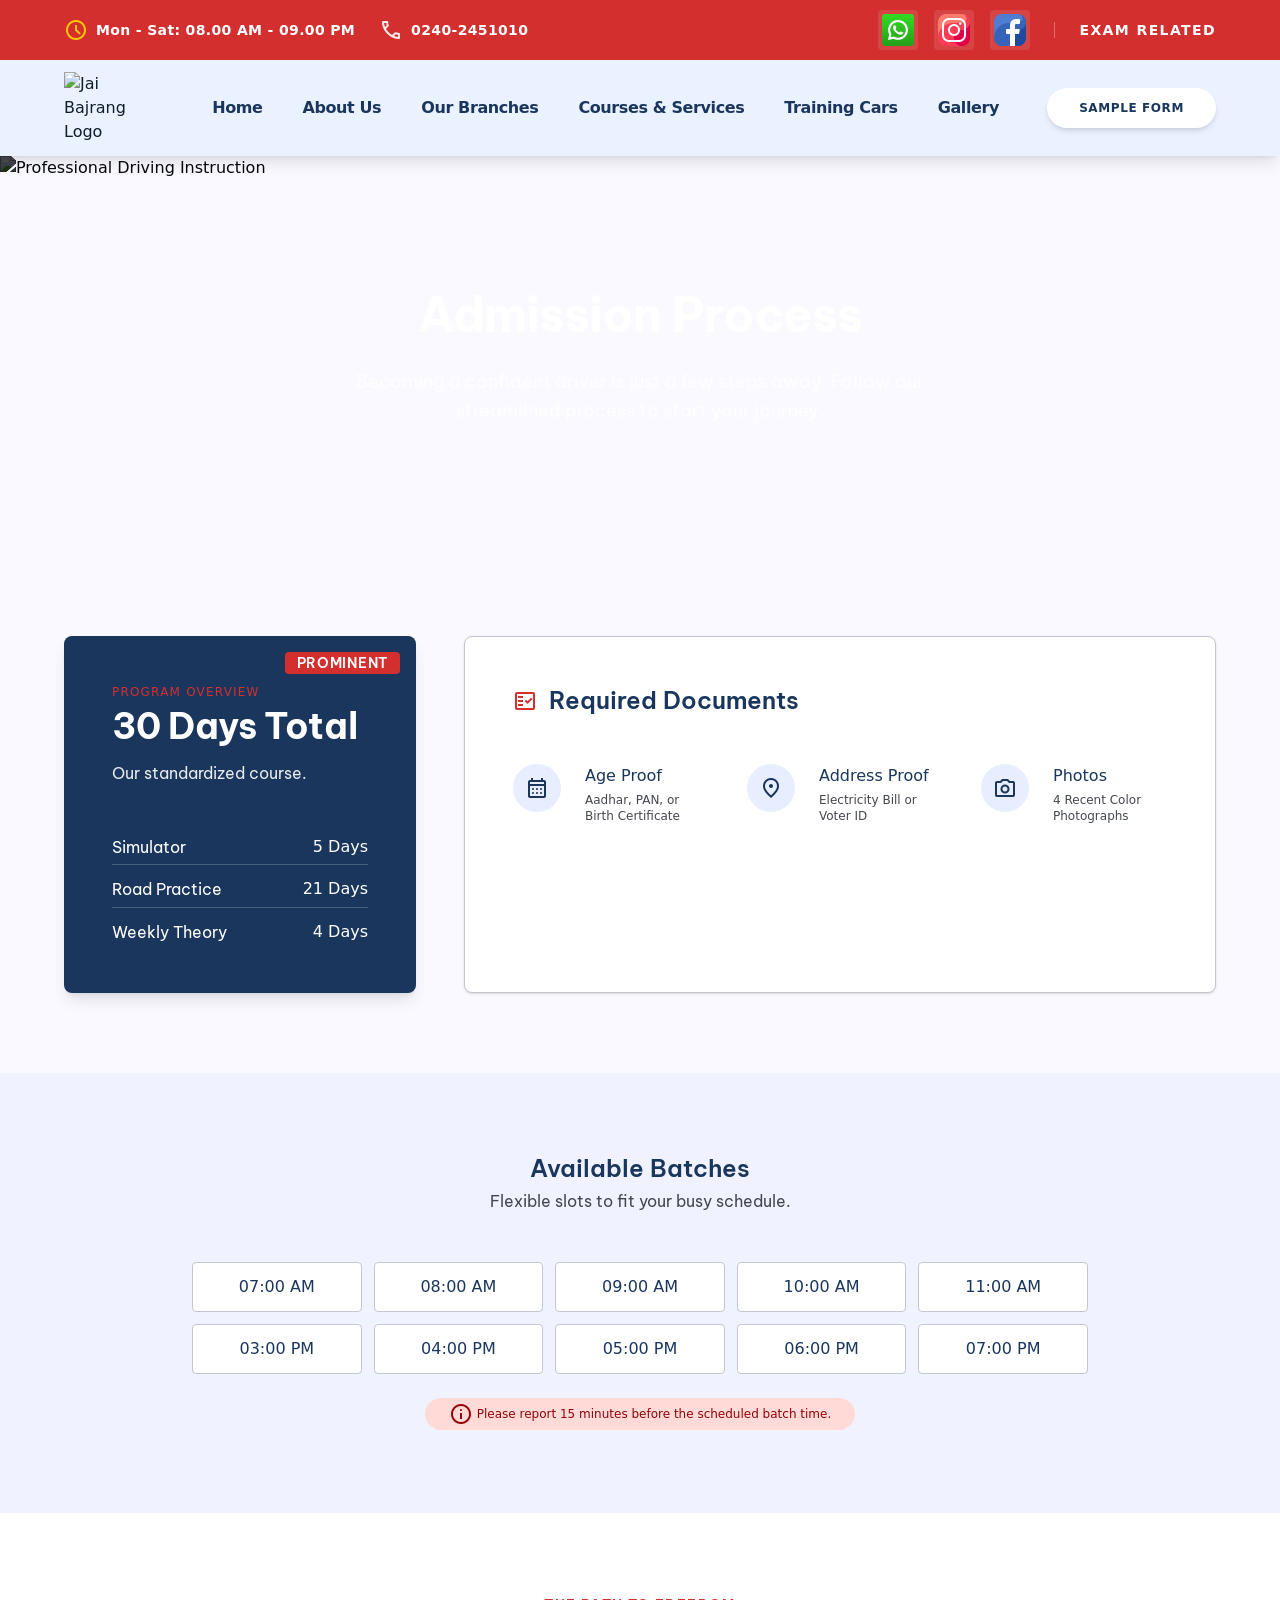
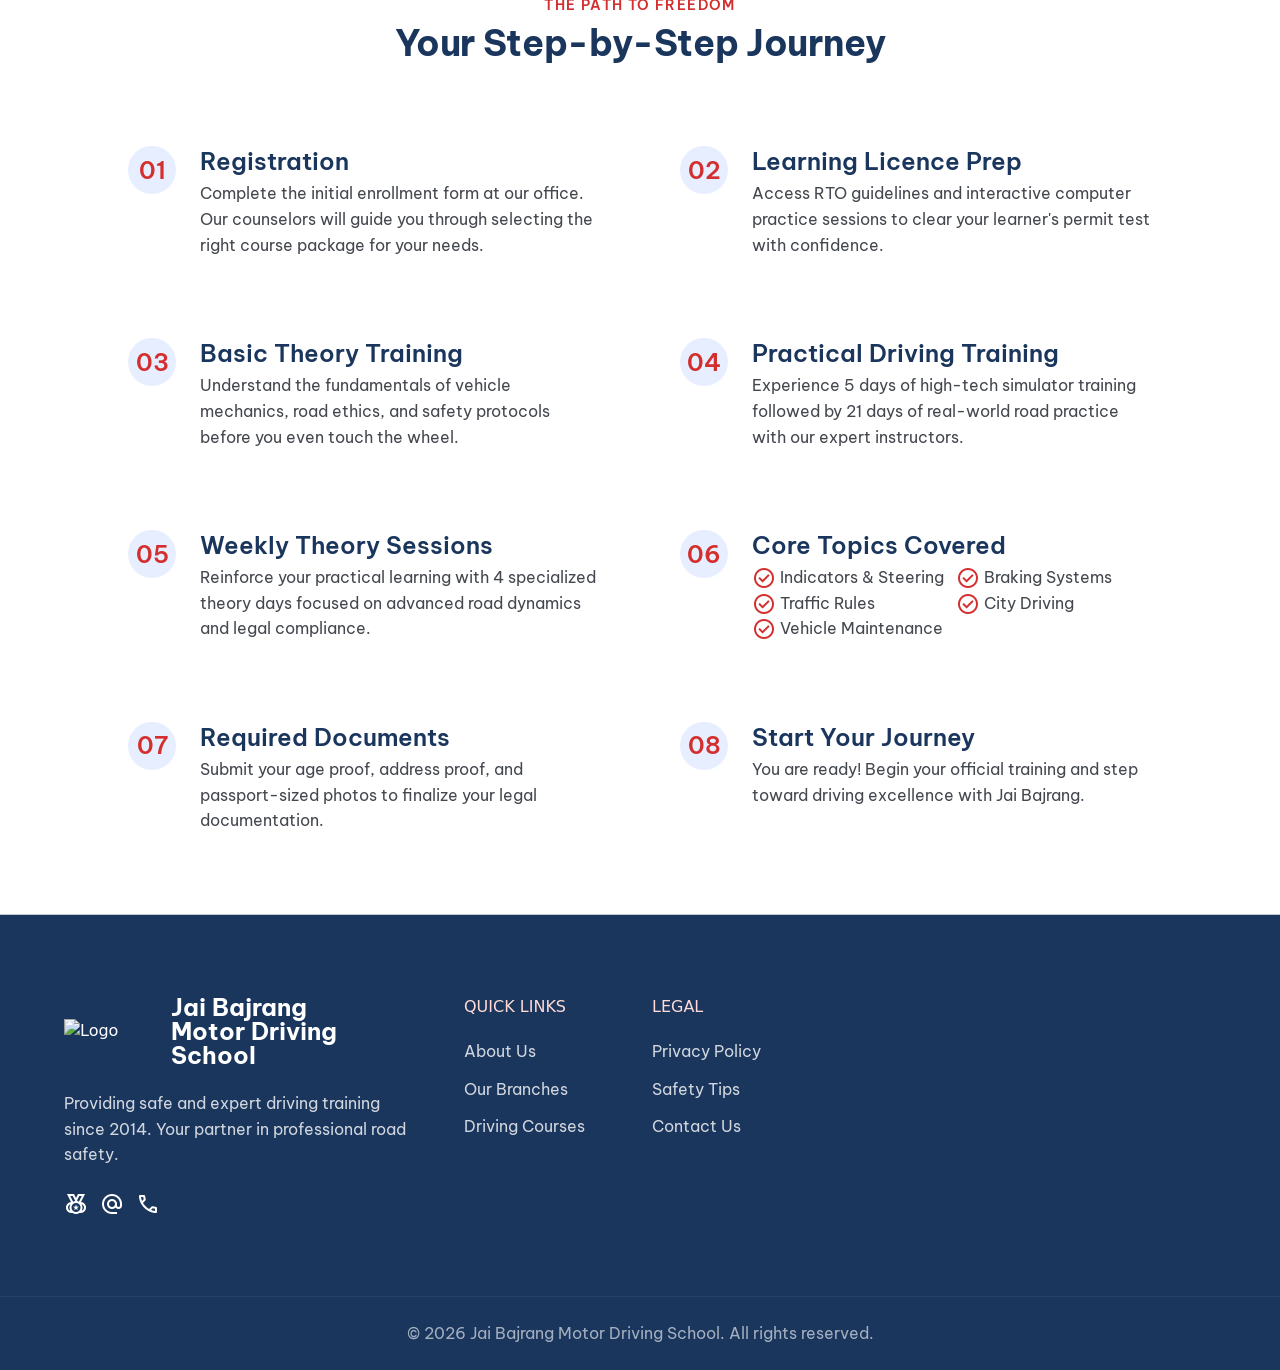
==== admissionProcess.html @ cf5bb621 "first testing first testing" ====
<!doctype html>
<html lang="en">
  <head>
    <meta charset="UTF-8" />
    <meta name="viewport" content="width=device-width, initial-scale=1.0" />
    <title>Admission Process</title>
    <link
      href="https://fonts.googleapis.com/css2?family=Be+Vietnam+Pro:wght@400;600;700&amp;display=swap"
      rel="stylesheet"
    />
    <link
      href="https://fonts.googleapis.com/css2?family=Material+Symbols+Outlined:wght,FILL@100..700,0..1&amp;display=swap"
      rel="stylesheet"
    />
    <link rel="stylesheet" href="./src/output.css" />
  </head>
  <body class="bg-surface text-on-surface">
    <!-- Header section Start -->
    <header class="w-full sticky top-0 z-50 shadow-lg">
      <!-- Top Tier (High-contrast Vibrant Red) -->
      <div class="bg-secondary text-white py-2.5">
        <div
          class="max-w-container-max mx-auto px-gutter flex justify-between items-center"
        >
          <div class="flex items-center gap-6">
            <div class="flex items-center gap-2">
              <span
                class="material-symbols-outlined text-[20px] text-yellow-400"
                >schedule</span
              >
              <span class="text-sm font-semibold tracking-wide"
                >Mon - Sat: 08.00 AM - 09.00 PM</span
              >
            </div>
            <div class="hidden sm:flex items-center gap-2">
              <span class="material-symbols-outlined text-[20px] text-white/90"
                >call</span
              >
              <span class="text-sm font-semibold tracking-wide"
                ><a href="tel:0240-2451010" class="hover:text-primary"
                  >0240-2451010</a
                ></span
              >
            </div>
          </div>
          <div class="flex items-center gap-6">
            <div class="flex items-center gap-4">
              <a
                class="hover:scale-110 transition-transform duration-200 bg-white/10 p-1 rounded-sm"
                href="https://wa.me/message/PB4ZGQDD34LAD1"
                target="_blank"
              >
                <img alt="WhatsApp" class="w-8" src="Icons/whatsapp.png" />
              </a>
              <a
                class="hover:scale-110 transition-transform duration-200 bg-white/10 p-1 rounded-sm"
                href="https://www.instagram.com/_bajrang_motor_driving_school_?igsh=OGQ5ZDc2ODk2ZA=="
                target="_blank"
              >
                <img alt="Instagram" class="w-8" src="Icons/instagram.png" />
              </a>
              <a
                class="hover:scale-110 transition-transform duration-200 bg-white/10 p-1 rounded-sm"
                href="https://www.facebook.com/profile.php?id=100064113516939&mibextid=LQQJ4d"
                target="_blank"
              >
                <img alt="Facebook" class="w-8" src="Icons/facebook.png" />
              </a>
            </div>
            <div class="h-4 w-[1px] bg-white/30 hidden sm:block"></div>
            <a
              class="text-sm font-bold tracking-widest hover:text-yellow-400 transition-colors uppercase border-b border-transparent hover:border-yellow-400"
              href="studyMaterial.html"
              >Exam Related</a
            >
          </div>
        </div>
      </div>
      <!-- Bottom Tier -->
      <div class="bg-brand-light-blue py-3">
        <div
          class="max-w-container-max mx-auto px-gutter flex justify-between items-center"
        >
          <div class="flex items-center">
            <a
              class="block transition-transform hover:scale-105 duration-300"
              href="#"
            >
              <img
                alt="Jai Bajrang Logo"
                class="w-25 object-contain"
                src="https://res.cloudinary.com/dybeyyiam/image/upload/f_auto,q_auto/v1778311738/Logo_iwvyze.png"
              />
            </a>
          </div>
          <nav class="hidden lg:flex items-center gap-10">
            <a
              class="nav-link font-bold text-primary tracking-tight"
              href="index.html#hero-section"
              >Home</a
            >
            <a
              class="nav-link font-bold text-primary tracking-tight"
              href="index.html#about-section"
              >About Us</a
            >
            <a
              class="nav-link font-bold text-primary tracking-tight"
              href="index.html#branch-section"
              >Our Branches</a
            >
            <a
              class="nav-link font-bold text-primary tracking-tight"
              href="index.html#courses-section"
              >Courses & Services</a
            >
            <a
              class="nav-link font-bold text-primary tracking-tight"
              href="index.html#cars-section"
              >Training Cars</a
            >
            <a
              class="nav-link font-bold text-primary tracking-tight"
              href="index.html#gallery-section"
            >
              Gallery</a
            >
          </nav>
          <div class="flex items-center">
            <a
              href="./pdfs/form.pdf"
              target="_blank"
              class="bg-white text-primary px-8 py-3 rounded-full font-bold uppercase text-xs tracking-wider shadow-md hover:bg-primary hover:text-white hover:shadow-lg transition-all duration-300 active:scale-95"
            >
              Sample Form
            </a>
          </div>
        </div>
      </div>
    </header>
    <!-- Header section End -->
    <main>
      <!-- Hero Section Start -->
      <section class="relative h-[400px] flex items-center overflow-hidden">
        <div class="absolute inset-0 z-0">
          <img
            alt="Professional Driving Instruction"
            class="w-full h-full object-cover brightness-[0.3]"
            src="https://res.cloudinary.com/dybeyyiam/image/upload/f_auto,q_auto/v1778311724/eight_fgpyq3.png"
          />
        </div>
        <div
          class="relative z-10 max-w-container-max mx-auto px-gutter w-full text-center"
        >
          <h1 class="font-h1 text-h1 text-on-primary mb-md">
            Admission Process
          </h1>
          <p
            class="text-body-lg text-body-lg text-on-primary opacity-90 max-w-2xl mx-auto"
          >
            Becoming a confident driver is just a few steps away. Follow our
            streamlined process to start your journey.
          </p>
        </div>
      </section>
      <!-- Hero Section End -->

      <!-- document section start -->
      <section class="py-xl bg-surface">
        <div class="max-w-container-max mx-auto px-gutter">
          <div class="grid grid-cols-1 lg:grid-cols-3 gap-lg">
            <!-- Course Duration -->
            <div
              class="bg-primary text-on-primary p-lg rounded-xl shadow-lg relative overflow-hidden flex flex-col justify-center"
            >
              <div
                class="absolute top-4 right-4 bg-secondary text-on-secondary px-sm py-xs rounded font-label-bold text-label-bold"
              >
                PROMINENT
              </div>
              <span
                class="text-secondary font-label-bold uppercase tracking-widest text-xs mb-xs"
                >Program Overview</span
              >
              <h3 class="font-h2 text-h2 mb-sm">30 Days Total</h3>
              <p class="text-body-md text-body-md mb-lg opacity-90">
                Our standardized course.
              </p>
              <div class="space-y-sm">
                <div
                  class="flex justify-between border-b border-white/20 pb-xs"
                >
                  <span class="text-body-md">Simulator</span>
                  <span class="font-label-bold">5 Days</span>
                </div>
                <div
                  class="flex justify-between border-b border-white/20 pb-xs"
                >
                  <span class="text-body-md">Road Practice</span>
                  <span class="font-label-bold">21 Days</span>
                </div>
                <div class="flex justify-between">
                  <span class="text-body-md">Weekly Theory</span>
                  <span class="font-label-bold">4 Days</span>
                </div>
              </div>
            </div>
            <!-- Document Checklist -->
            <div
              class="bg-white p-lg rounded-xl border border-outline-variant shadow-sm lg:col-span-2"
            >
              <div class="flex items-center gap-sm mb-lg">
                <span class="material-symbols-outlined text-secondary"
                  >fact_check</span
                >
                <h3 class="font-h3 text-h3 text-primary">Required Documents</h3>
              </div>
              <div class="grid grid-cols-1 sm:grid-cols-3 gap-lg">
                <div class="flex items-start gap-md">
                  <div
                    class="w-12 h-12 rounded-full bg-surface-container flex items-center justify-center flex-shrink-0"
                  >
                    <span class="material-symbols-outlined text-primary"
                      >calendar_month</span
                    >
                  </div>
                  <div>
                    <h4 class="font-label-bold text-primary">Age Proof</h4>
                    <p class="text-xs text-on-surface-variant mt-xs">
                      Aadhar, PAN, or Birth Certificate
                    </p>
                  </div>
                </div>
                <div class="flex items-start gap-md">
                  <div
                    class="w-12 h-12 rounded-full bg-surface-container flex items-center justify-center flex-shrink-0"
                  >
                    <span class="material-symbols-outlined text-primary"
                      >location_on</span
                    >
                  </div>
                  <div>
                    <h4 class="font-label-bold text-primary">Address Proof</h4>
                    <p class="text-xs text-on-surface-variant mt-xs">
                      Electricity Bill or Voter ID
                    </p>
                  </div>
                </div>
                <div class="flex items-start gap-md">
                  <div
                    class="w-12 h-12 rounded-full bg-surface-container flex items-center justify-center flex-shrink-0"
                  >
                    <span class="material-symbols-outlined text-primary"
                      >photo_camera</span
                    >
                  </div>
                  <div>
                    <h4 class="font-label-bold text-primary">Photos</h4>
                    <p class="text-xs text-on-surface-variant mt-xs">
                      4 Recent Color Photographs
                    </p>
                  </div>
                </div>
              </div>
            </div>
          </div>
        </div>
      </section>
      <!-- document section end -->

      <!-- batches section start -->
      <section class="py-xl bg-surface-container-low">
        <div class="max-w-container-max mx-auto px-gutter">
          <div class="max-w-3xl mx-auto text-center mb-lg">
            <h3 class="font-h3 text-h3 text-primary mb-xs">
              Available Batches
            </h3>
            <p class="text-body-md text-on-surface-variant">
              Flexible slots to fit your busy schedule.
            </p>
          </div>
          <div class="grid grid-cols-2 sm:grid-cols-5 gap-sm max-w-4xl mx-auto">
            <div
              class="bg-white p-sm rounded border border-outline-variant text-center font-label-bold text-primary"
            >
              07:00 AM
            </div>
            <div
              class="bg-white p-sm rounded border border-outline-variant text-center font-label-bold text-primary"
            >
              08:00 AM
            </div>
            <div
              class="bg-white p-sm rounded border border-outline-variant text-center font-label-bold text-primary"
            >
              09:00 AM
            </div>
            <div
              class="bg-white p-sm rounded border border-outline-variant text-center font-label-bold text-primary"
            >
              10:00 AM
            </div>
            <div
              class="bg-white p-sm rounded border border-outline-variant text-center font-label-bold text-primary"
            >
              11:00 AM
            </div>
            <div
              class="bg-white p-sm rounded border border-outline-variant text-center font-label-bold text-primary"
            >
              03:00 PM
            </div>
            <div
              class="bg-white p-sm rounded border border-outline-variant text-center font-label-bold text-primary"
            >
              04:00 PM
            </div>
            <div
              class="bg-white p-sm rounded border border-outline-variant text-center font-label-bold text-primary"
            >
              05:00 PM
            </div>
            <div
              class="bg-white p-sm rounded border border-outline-variant text-center font-label-bold text-primary"
            >
              06:00 PM
            </div>
            <div
              class="bg-white p-sm rounded border border-outline-variant text-center font-label-bold text-primary"
            >
              07:00 PM
            </div>
          </div>
          <div class="mt-md text-center">
            <div
              class="inline-flex items-center gap-xs px-md py-xs bg-error-container text-on-error-container rounded-full text-xs font-label-bold"
            >
              <span class="material-symbols-outlined text-sm">info</span>
              Please report 15 minutes before the scheduled batch time.
            </div>
          </div>
        </div>
      </section>
      <!-- batches section end -->

      <!-- Course Steps section start -->
      <section class="py-xl bg-white">
        <div class="max-w-container-max mx-auto px-gutter">
          <div class="text-center mb-xl">
            <span
              class="text-secondary font-label-bold text-label-bold tracking-widest uppercase"
              >The Path to Freedom</span
            >
            <h2 class="font-h2 text-h2 text-primary mt-xs">
              Your Step-by-Step Journey
            </h2>
          </div>
          <div
            class="grid grid-cols-1 md:grid-cols-2 gap-x-xl gap-y-xl max-w-5xl mx-auto"
          >
            <!-- Step 1 -->
            <div class="flex gap-md group">
              <div
                class="flex-shrink-0 w-12 h-12 bg-surface-container text-secondary rounded-full flex items-center justify-center font-h3 text-h3 transition-colors group-hover:bg-secondary group-hover:text-on-secondary"
              >
                01
              </div>
              <div>
                <h4 class="font-h3 text-h3 text-primary">Registration</h4>
                <p
                  class="text-body-md text-body-md text-on-surface-variant mt-xs"
                >
                  Complete the initial enrollment form at our office. Our
                  counselors will guide you through selecting the right course
                  package for your needs.
                </p>
              </div>
            </div>
            <!-- Step 2 -->
            <div class="flex gap-md group">
              <div
                class="flex-shrink-0 w-12 h-12 bg-surface-container text-secondary rounded-full flex items-center justify-center font-h3 text-h3 transition-colors group-hover:bg-secondary group-hover:text-on-secondary"
              >
                02
              </div>
              <div>
                <h4 class="font-h3 text-h3 text-primary">
                  Learning Licence Prep
                </h4>
                <p
                  class="text-body-md text-body-md text-on-surface-variant mt-xs"
                >
                  Access RTO guidelines and interactive computer practice
                  sessions to clear your learner's permit test with confidence.
                </p>
              </div>
            </div>
            <!-- Step 3 -->
            <div class="flex gap-md group">
              <div
                class="flex-shrink-0 w-12 h-12 bg-surface-container text-secondary rounded-full flex items-center justify-center font-h3 text-h3 transition-colors group-hover:bg-secondary group-hover:text-on-secondary"
              >
                03
              </div>
              <div>
                <h4 class="font-h3 text-h3 text-primary">
                  Basic Theory Training
                </h4>
                <p
                  class="text-body-md text-body-md text-on-surface-variant mt-xs"
                >
                  Understand the fundamentals of vehicle mechanics, road ethics,
                  and safety protocols before you even touch the wheel.
                </p>
              </div>
            </div>
            <!-- Step 4 -->
            <div class="flex gap-md group">
              <div
                class="flex-shrink-0 w-12 h-12 bg-surface-container text-secondary rounded-full flex items-center justify-center font-h3 text-h3 transition-colors group-hover:bg-secondary group-hover:text-on-secondary"
              >
                04
              </div>
              <div>
                <h4 class="font-h3 text-h3 text-primary">
                  Practical Driving Training
                </h4>
                <p
                  class="text-body-md text-body-md text-on-surface-variant mt-xs"
                >
                  Experience 5 days of high-tech simulator training followed by
                  21 days of real-world road practice with our expert
                  instructors.
                </p>
              </div>
            </div>
            <!-- Step 5 -->
            <div class="flex gap-md group">
              <div
                class="flex-shrink-0 w-12 h-12 bg-surface-container text-secondary rounded-full flex items-center justify-center font-h3 text-h3 transition-colors group-hover:bg-secondary group-hover:text-on-secondary"
              >
                05
              </div>
              <div>
                <h4 class="font-h3 text-h3 text-primary">
                  Weekly Theory Sessions
                </h4>
                <p
                  class="text-body-md text-body-md text-on-surface-variant mt-xs"
                >
                  Reinforce your practical learning with 4 specialized theory
                  days focused on advanced road dynamics and legal compliance.
                </p>
              </div>
            </div>
            <!-- Step 6 -->
            <div class="flex gap-md group">
              <div
                class="flex-shrink-0 w-12 h-12 bg-surface-container text-secondary rounded-full flex items-center justify-center font-h3 text-h3 transition-colors group-hover:bg-secondary group-hover:text-on-secondary"
              >
                06
              </div>
              <div>
                <h4 class="font-h3 text-h3 text-primary">
                  Core Topics Covered
                </h4>
                <ul class="grid grid-cols-2 gap-x-sm mt-xs">
                  <li
                    class="flex items-center gap-xs text-body-md text-body-md text-on-surface-variant"
                  >
                    <span
                      class="material-symbols-outlined text-secondary text-sm"
                      >check_circle</span
                    >
                    Indicators &amp; Steering
                  </li>
                  <li
                    class="flex items-center gap-xs text-body-md text-body-md text-on-surface-variant"
                  >
                    <span
                      class="material-symbols-outlined text-secondary text-sm"
                      >check_circle</span
                    >
                    Braking Systems
                  </li>
                  <li
                    class="flex items-center gap-xs text-body-md text-body-md text-on-surface-variant"
                  >
                    <span
                      class="material-symbols-outlined text-secondary text-sm"
                      >check_circle</span
                    >
                    Traffic Rules
                  </li>
                  <li
                    class="flex items-center gap-xs text-body-md text-body-md text-on-surface-variant"
                  >
                    <span
                      class="material-symbols-outlined text-secondary text-sm"
                      >check_circle</span
                    >
                    City Driving
                  </li>
                  <li
                    class="flex items-center gap-xs text-body-md text-body-md text-on-surface-variant"
                  >
                    <span
                      class="material-symbols-outlined text-secondary text-sm"
                      >check_circle</span
                    >
                    Vehicle Maintenance
                  </li>
                </ul>
              </div>
            </div>
            <!-- Step 7 -->
            <div class="flex gap-md group">
              <div
                class="flex-shrink-0 w-12 h-12 bg-surface-container text-secondary rounded-full flex items-center justify-center font-h3 text-h3 transition-colors group-hover:bg-secondary group-hover:text-on-secondary"
              >
                07
              </div>
              <div>
                <h4 class="font-h3 text-h3 text-primary">Required Documents</h4>
                <p
                  class="text-body-md text-body-md text-on-surface-variant mt-xs"
                >
                  Submit your age proof, address proof, and passport-sized
                  photos to finalize your legal documentation.
                </p>
              </div>
            </div>
            <!-- Step 8 -->
            <div class="flex gap-md group">
              <div
                class="flex-shrink-0 w-12 h-12 bg-surface-container text-secondary rounded-full flex items-center justify-center font-h3 text-h3 transition-colors group-hover:bg-secondary group-hover:text-on-secondary"
              >
                08
              </div>
              <div>
                <h4 class="font-h3 text-h3 text-primary">Start Your Journey</h4>
                <p
                  class="text-body-md text-body-md text-on-surface-variant mt-xs"
                >
                  You are ready! Begin your official training and step toward
                  driving excellence with Jai Bajrang.
                </p>
              </div>
            </div>
          </div>
        </div>
      </section>
      <!-- Course Steps section end -->
    </main>

    <!-- Footer section Start -->
    <footer
      class="bg-primary dark:bg-primary-container text-on-primary dark:text-on-primary-container full-width border-t border-outline-variant dark:border-outline"
    >
      <div
        class="grid grid-cols-1 md:grid-cols-3 gap-lg w-full px-gutter py-xl max-w-container-max mx-auto"
      >
        <div>
          <div class="flex items-center gap-sm mb-md">
            <img
              alt="Logo"
              class="w-[100px]"
              src="https://res.cloudinary.com/dybeyyiam/image/upload/f_auto,q_auto/v1778311738/Logo_iwvyze.png"
            />
            <div
              class="font-h3 text-h3 font-bold text-on-primary dark:text-on-primary-container leading-none"
            >
              Jai Bajrang <br />
              Motor Driving School
            </div>
          </div>
          <p class="opacity-80 text-body-md text-body-md mb-md">
            Providing safe and expert driving training since 2014. Your partner
            in professional road safety.
          </p>
          <div class="flex gap-sm">
            <span
              class="material-symbols-outlined cursor-pointer hover:text-secondary-fixed transition-colors"
              >social_leaderboard</span
            >
            <span
              class="material-symbols-outlined cursor-pointer hover:text-secondary-fixed transition-colors"
              >alternate_email</span
            >
            <span
              class="material-symbols-outlined cursor-pointer hover:text-secondary-fixed transition-colors"
              >call</span
            >
          </div>
        </div>
        <div class="grid grid-cols-2 gap-md">
          <div class="flex flex-col gap-sm">
            <span class="font-label-bold text-secondary-fixed mb-base uppercase"
              >Quick Links</span
            >
            <a
              class="text-body-md text-body-md text-on-primary dark:text-on-primary-container opacity-80 hover:opacity-100 hover:text-secondary-fixed-dim transition-all"
              href="#"
              >About Us</a
            >
            <a
              class="text-body-md text-body-md text-on-primary dark:text-on-primary-container opacity-80 hover:opacity-100 hover:text-secondary-fixed-dim transition-all"
              href="#"
              >Our Branches</a
            >
            <a
              class="text-body-md text-body-md text-on-primary dark:text-on-primary-container opacity-80 hover:opacity-100 hover:text-secondary-fixed-dim transition-all"
              href="#"
              >Driving Courses</a
            >
          </div>
          <div class="flex flex-col gap-sm">
            <span class="font-label-bold text-secondary-fixed mb-base uppercase"
              >Legal</span
            >
            <a
              class="text-body-md text-body-md text-on-primary dark:text-on-primary-container opacity-80 hover:opacity-100 hover:text-secondary-fixed-dim transition-all"
              href="#"
              >Privacy Policy</a
            >
            <a
              class="text-body-md text-body-md text-on-primary dark:text-on-primary-container opacity-80 hover:opacity-100 hover:text-secondary-fixed-dim transition-all"
              href="#"
              >Safety Tips</a
            >
            <a
              class="text-body-md text-body-md text-on-primary dark:text-on-primary-container opacity-80 hover:opacity-100 hover:text-secondary-fixed-dim transition-all"
              href="#contact"
              >Contact Us</a
            >
          </div>
        </div>
        <div>
          <!-- <span
            class="font-label-bold text-secondary-fixed mb-md block uppercase"
            >Newsletter</span
          >
          <p class="text-body-md opacity-80 mb-md">
            Subscribe for the latest safety tips.
          </p>
          <div class="flex">
            <input
              class="bg-primary-container border-outline text-white px-md py-sm rounded-l focus:ring-secondary focus:border-secondary w-full"
              placeholder="Email Address"
              type="email"
            />
            <button
              class="bg-secondary text-on-secondary px-md rounded-r hover:brightness-110"
            >
              <span class="material-symbols-outlined">send</span>
            </button>
          </div> -->
          <img
            src="https://res.cloudinary.com/dybeyyiam/image/upload/f_auto,q_auto/v1778311727/card_xxxxcf.jpg"
            alt=""
            class="w-full"
          />
        </div>
      </div>
      <div
        class="w-full border-t border-white/10 py-md text-center opacity-60 text-body-md text-body-md"
      >
        © 2026 Jai Bajrang Motor Driving School. All rights reserved.
      </div>
    </footer>
    <!-- Footer section End -->

    <script src="scripts/script.js"></script>
  </body>
</html>
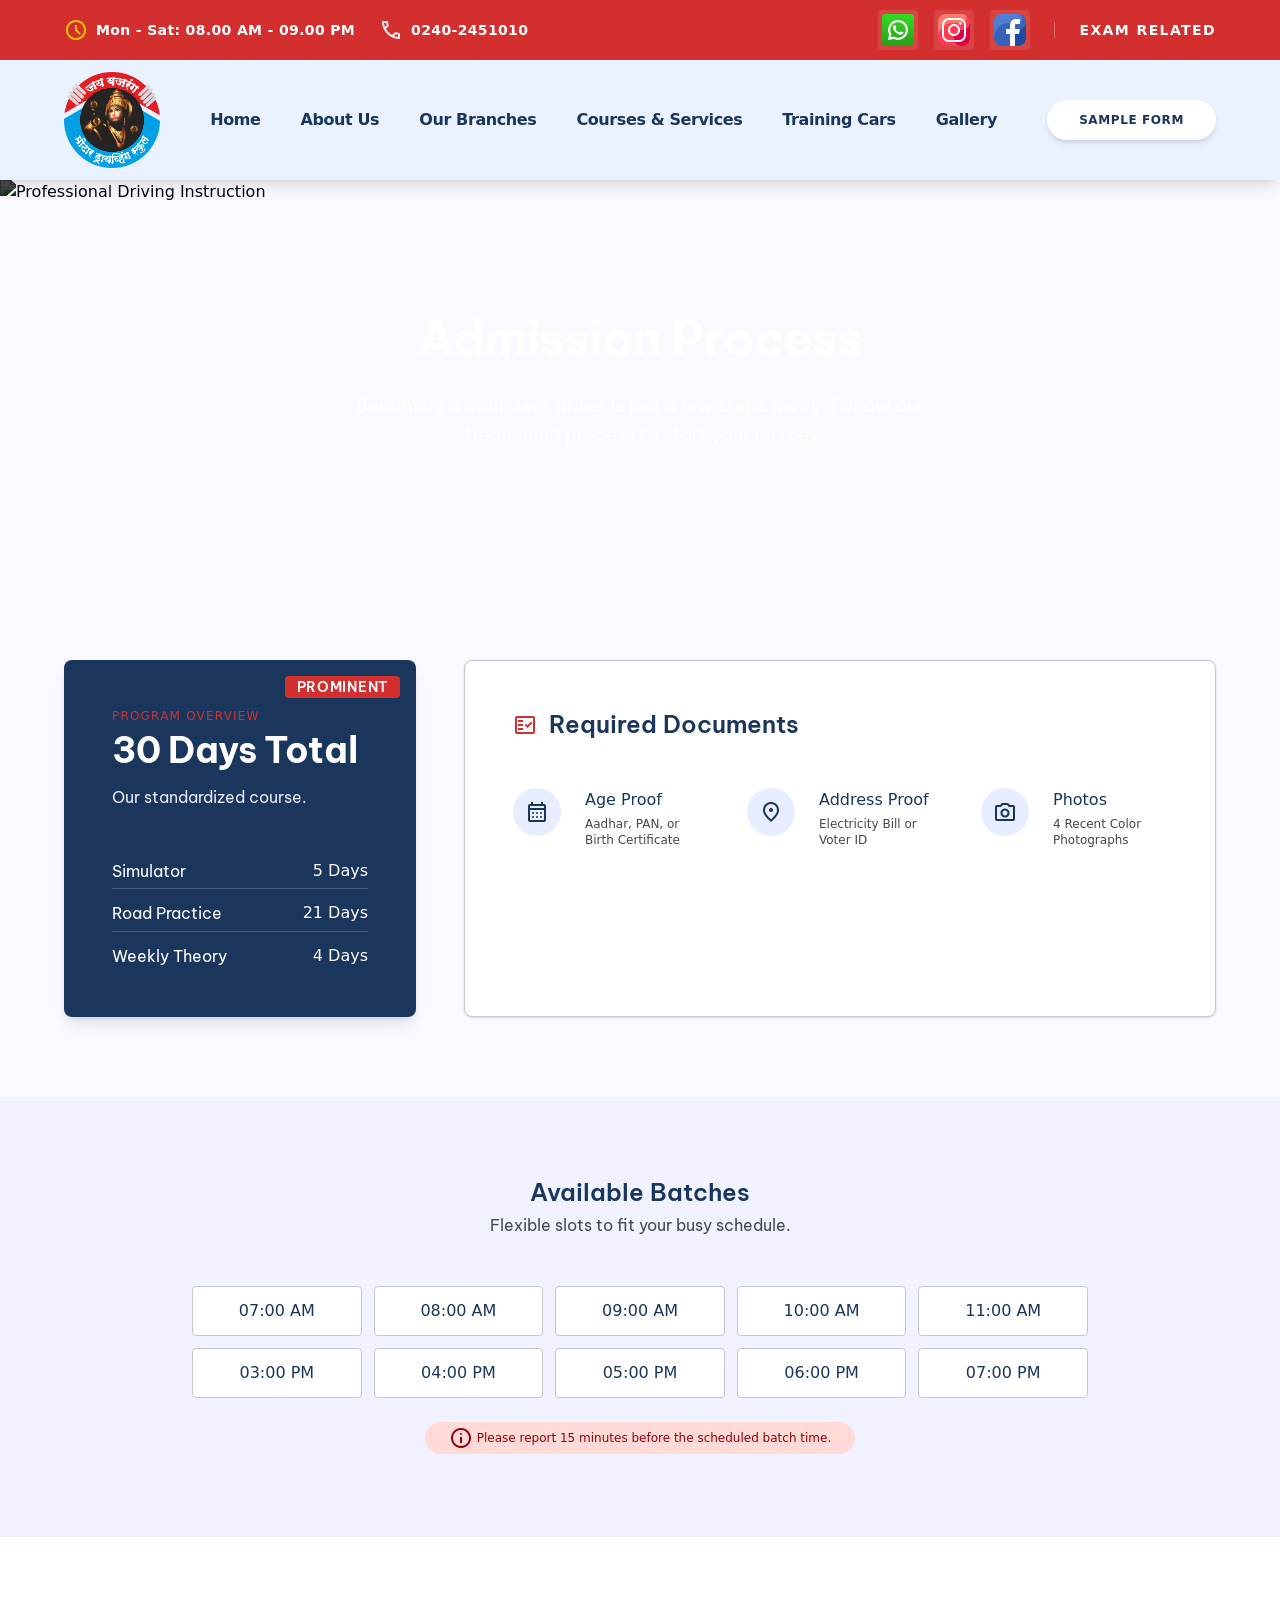
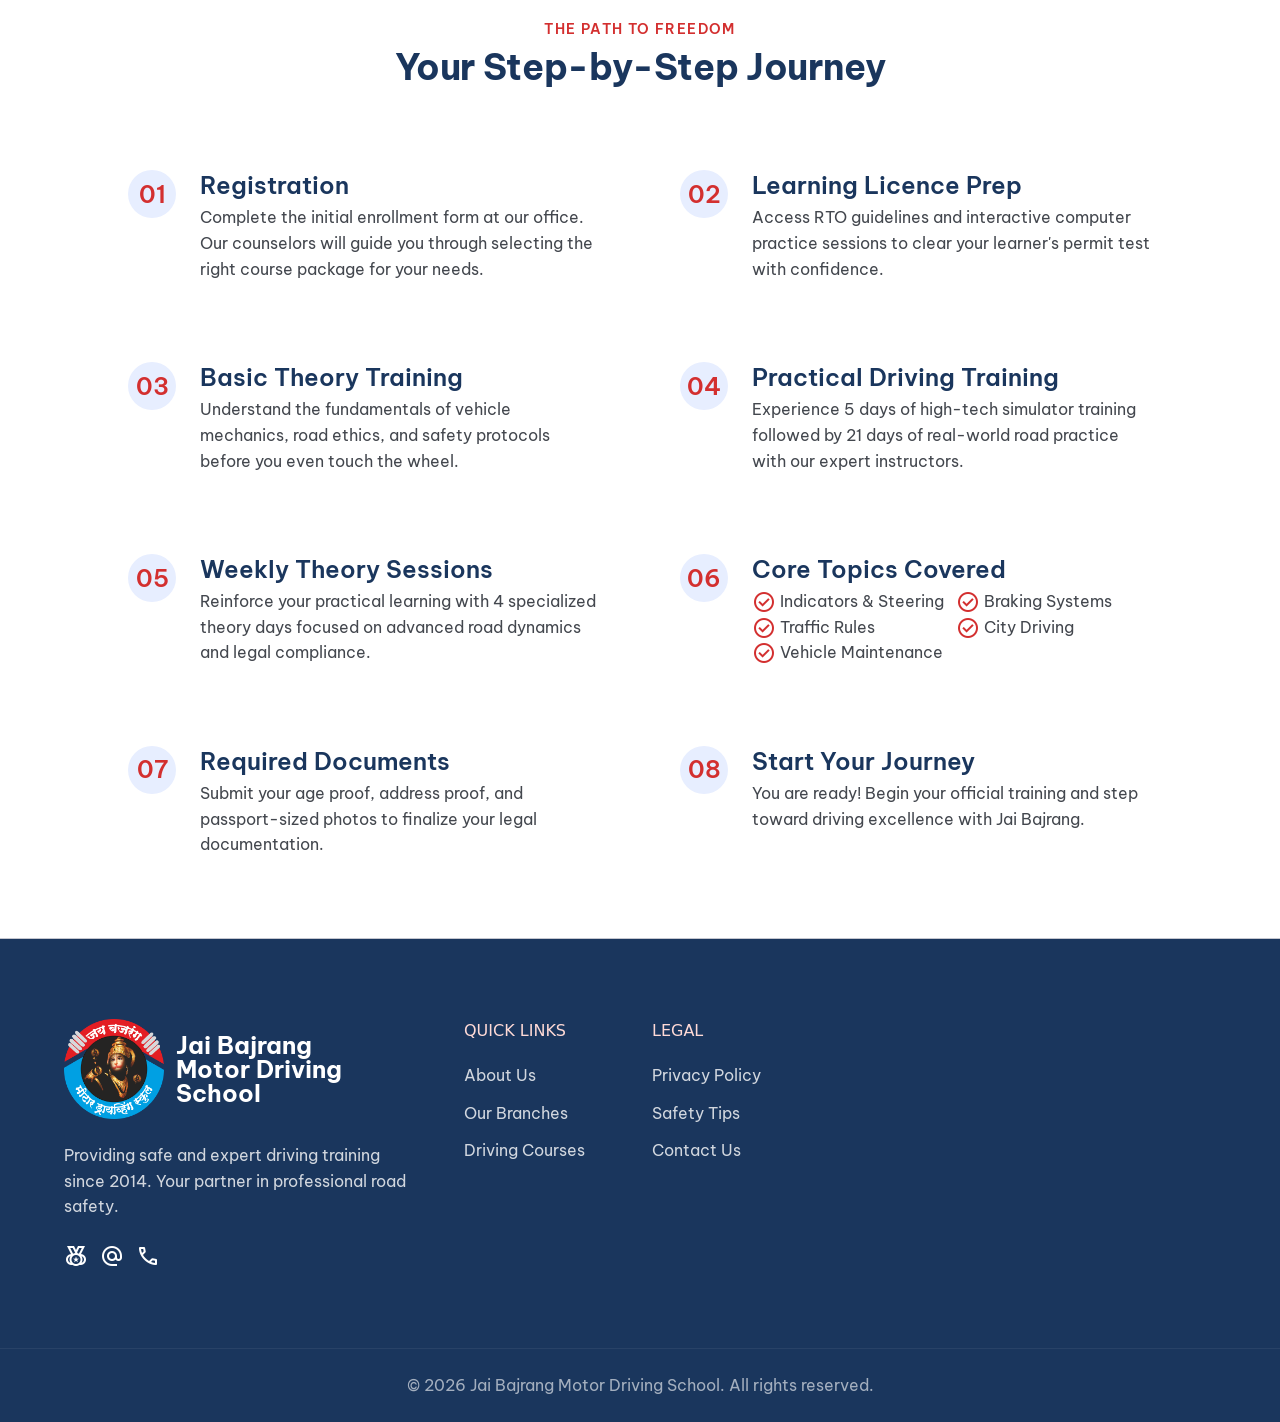
==== commit 3f991fca: "second testing" ====
--- a/admissionProcess.html
+++ b/admissionProcess.html
@@ -1,6 +1,6 @@
 <!doctype html>
 <html lang="en">
-  <head>
+  <!-- <head>
     <meta charset="UTF-8" />
     <meta name="viewport" content="width=device-width, initial-scale=1.0" />
     <title>Admission Process</title>
@@ -13,6 +13,72 @@
       rel="stylesheet"
     />
     <link rel="stylesheet" href="./src/output.css" />
+  </head> -->
+  <head>
+    <meta charset="UTF-8" />
+    <meta name="viewport" content="width=device-width, initial-scale=1.0" />
+
+    <!-- SEO -->
+    <title>Admission Process | Jai Bajrang Motor Driving School</title>
+
+    <meta
+      name="description"
+      content="Learn about the admission process, required documents, batch timings, and driving course structure at Jai Bajrang Motor Driving School in Chhatrapati Sambhajinagar."
+    />
+
+    <meta
+      name="keywords"
+      content="Driving School Aurangabad, Driving School Chhatrapati Sambhajinagar, Admission Process, Driving Classes, Jai Bajrang Motor Driving School"
+    />
+
+    <meta name="author" content="Jai Bajrang Motor Driving School" />
+
+    <!-- Theme Color -->
+    <meta name="theme-color" content="#ffffff" />
+
+    <!-- Font Optimization -->
+    <link rel="preconnect" href="https://fonts.googleapis.com" />
+
+    <link rel="preconnect" href="https://fonts.gstatic.com" crossorigin />
+
+    <!-- Optimized Font Loading -->
+    <link
+      rel="preload"
+      as="style"
+      href="https://fonts.googleapis.com/css2?family=Be+Vietnam+Pro:wght@400;600;700&family=Material+Symbols+Outlined:wght,FILL@100..700,0..1&display=swap"
+      onload="
+        this.onload = null;
+        this.rel = 'stylesheet';
+      "
+    />
+
+    <!-- Fallback for No JavaScript -->
+    <noscript>
+      <link
+        rel="stylesheet"
+        href="https://fonts.googleapis.com/css2?family=Be+Vietnam+Pro:wght@400;600;700&family=Material+Symbols+Outlined:wght,FILL@100..700,0..1&display=swap"
+      />
+    </noscript>
+
+    <!-- Tailwind CSS -->
+    <link rel="stylesheet" href="./src/output.css" />
+
+    <!-- Material Symbols Styling -->
+    <style>
+      html {
+        scroll-behavior: smooth;
+        scroll-padding-top: 120px;
+      }
+
+      .material-symbols-outlined {
+        font-variation-settings:
+          "FILL" 0,
+          "wght" 400,
+          "GRAD" 0,
+          "opsz" 24;
+        vertical-align: middle;
+      }
+    </style>
   </head>
   <body class="bg-surface text-on-surface">
     <!-- Header section Start -->
@@ -88,8 +154,8 @@
             >
               <img
                 alt="Jai Bajrang Logo"
-                class="w-25 object-contain"
-                src="https://res.cloudinary.com/dybeyyiam/image/upload/f_auto,q_auto/v1778311738/Logo_iwvyze.png"
+                class="w-24 object-contain"
+                src="./Icons/Logo.png"
               />
             </a>
           </div>
@@ -562,11 +628,7 @@
       >
         <div>
           <div class="flex items-center gap-sm mb-md">
-            <img
-              alt="Logo"
-              class="w-[100px]"
-              src="https://res.cloudinary.com/dybeyyiam/image/upload/f_auto,q_auto/v1778311738/Logo_iwvyze.png"
-            />
+            <img alt="Logo" class="w-[100px]" src="./Icons/Logo.png" />
             <div
               class="font-h3 text-h3 font-bold text-on-primary dark:text-on-primary-container leading-none"
             >
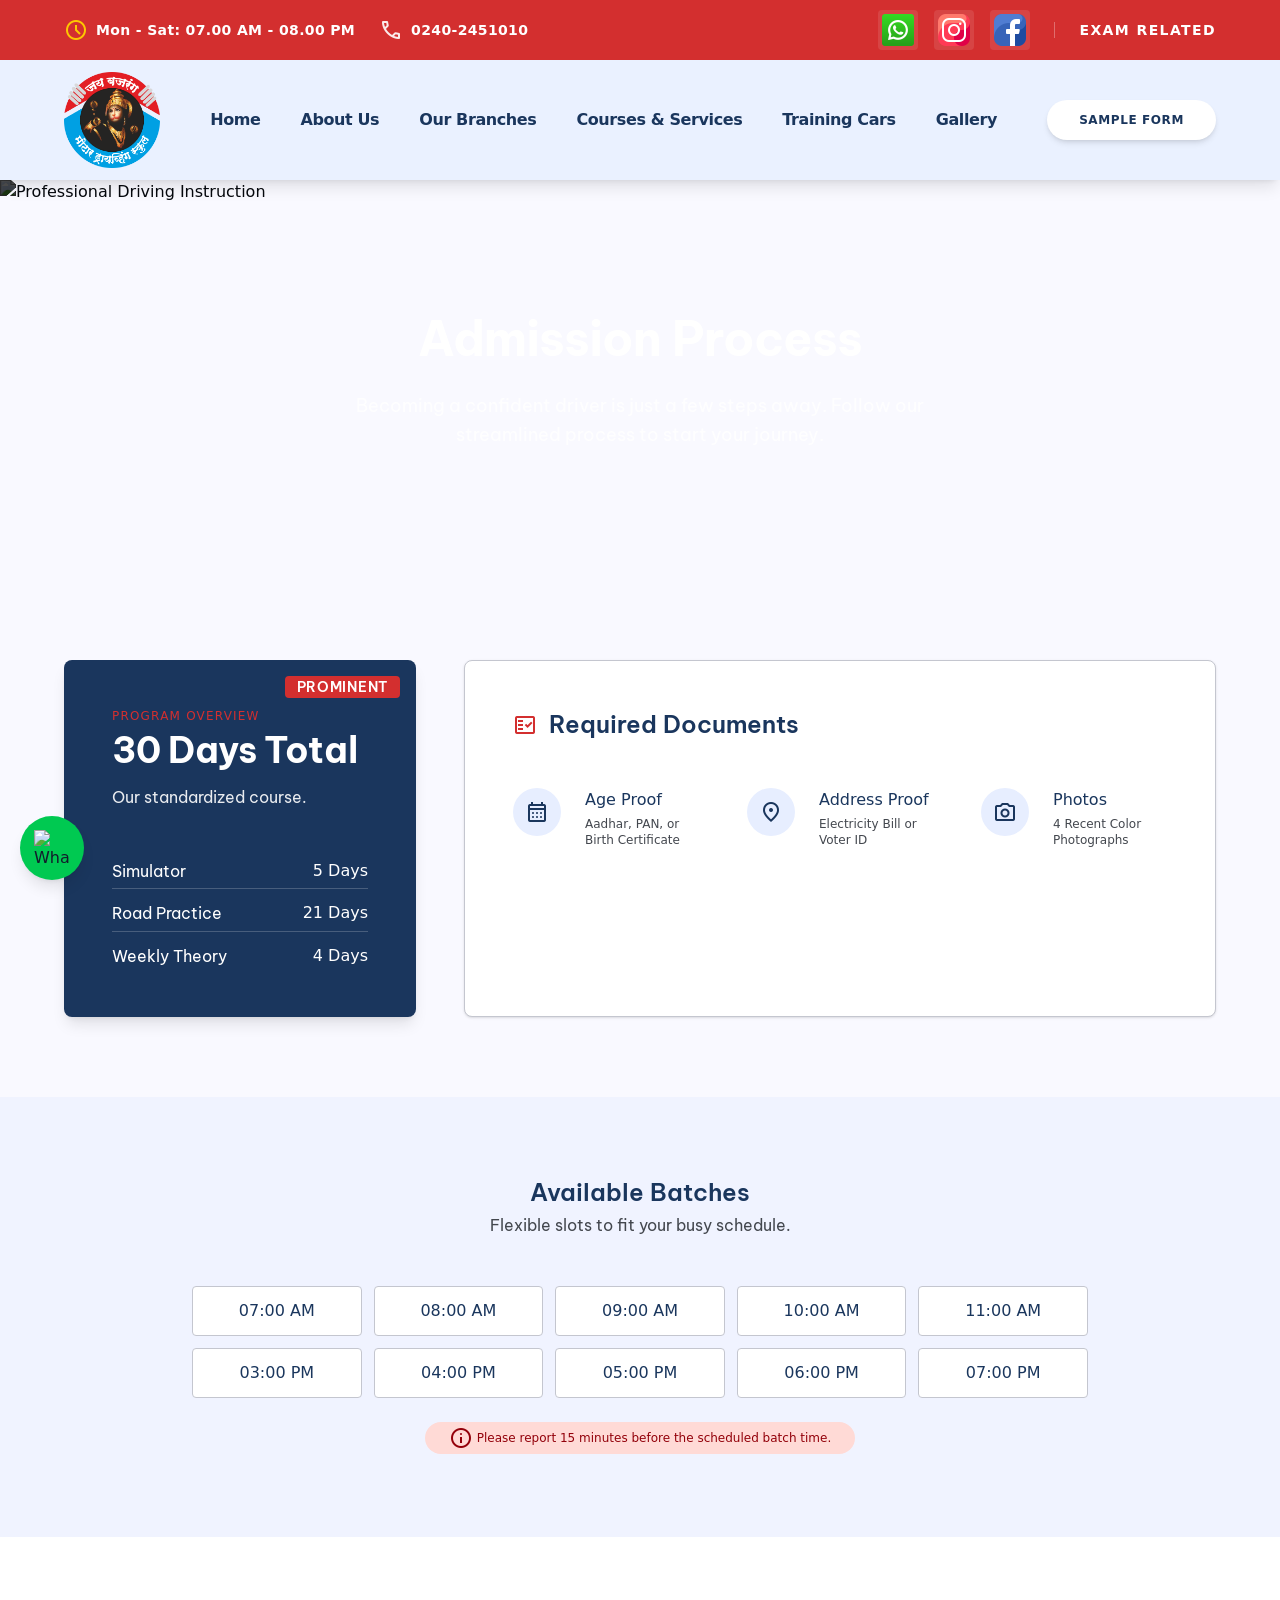
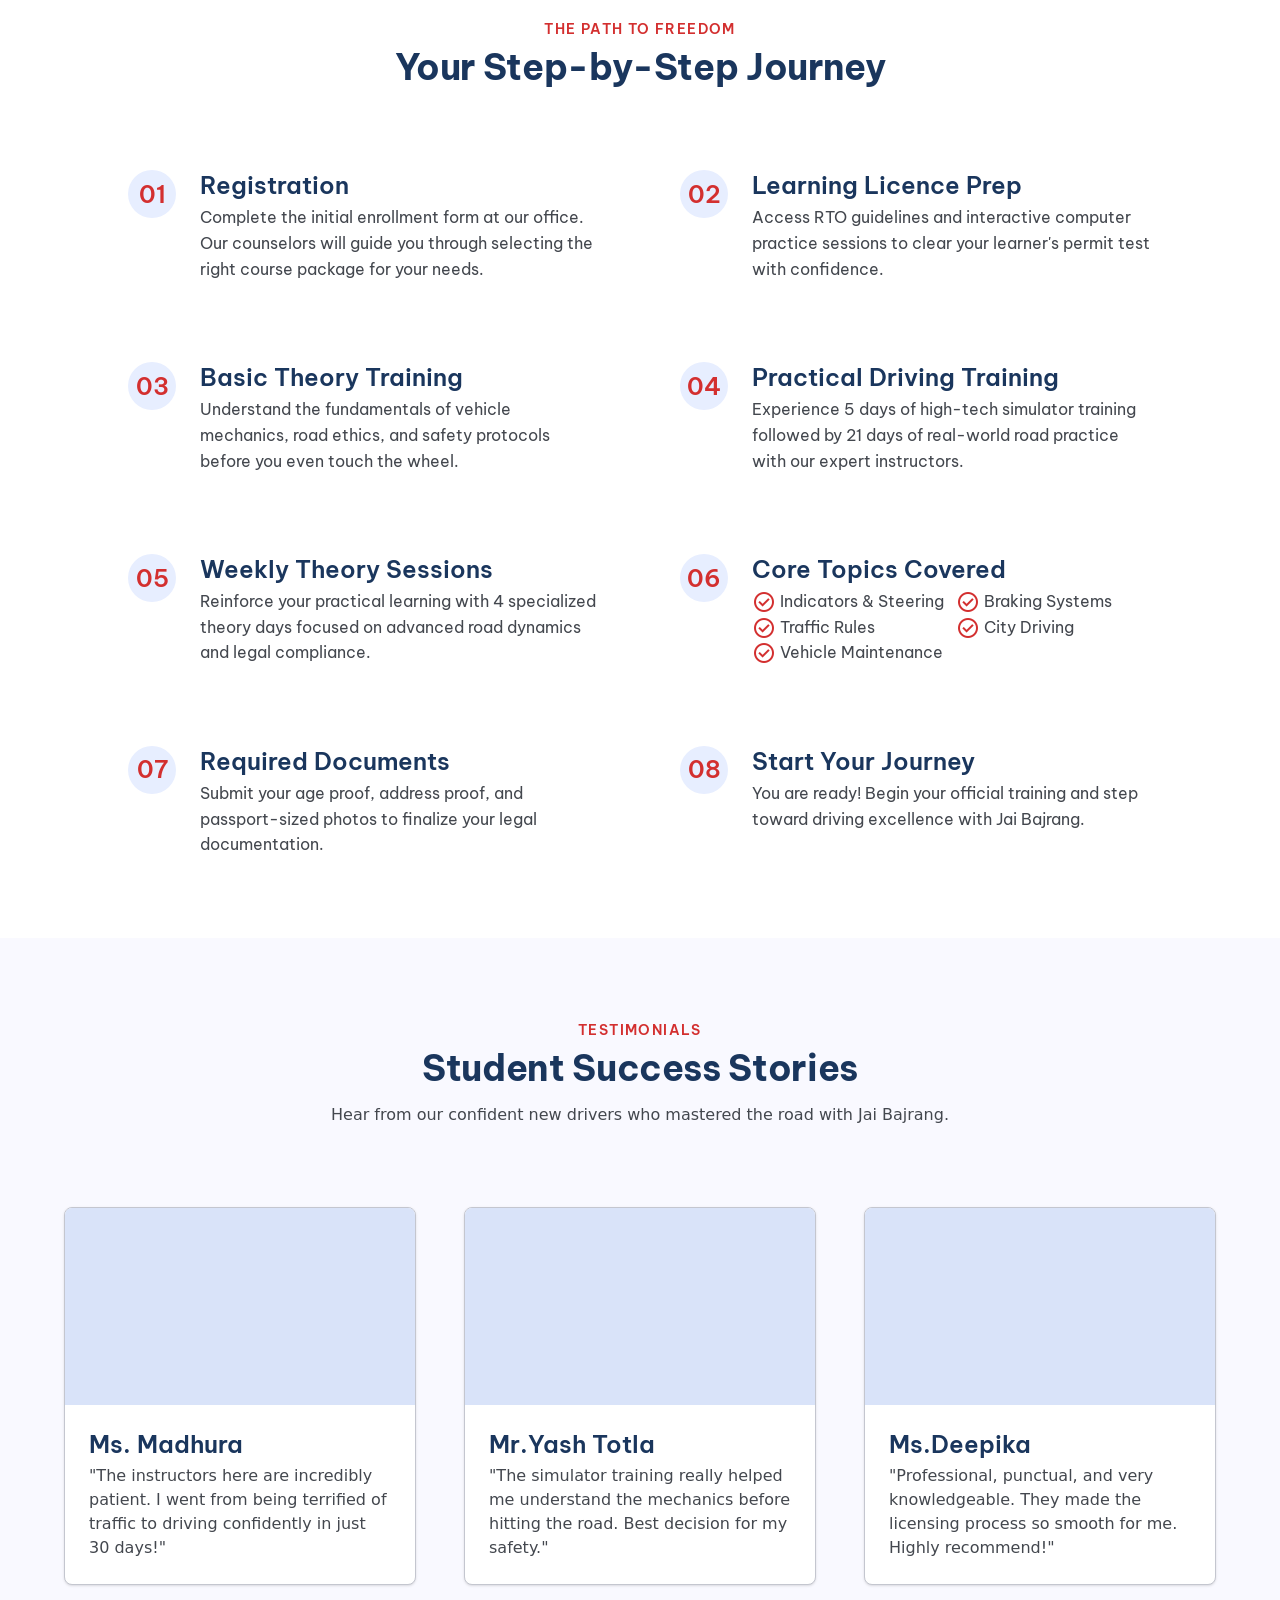
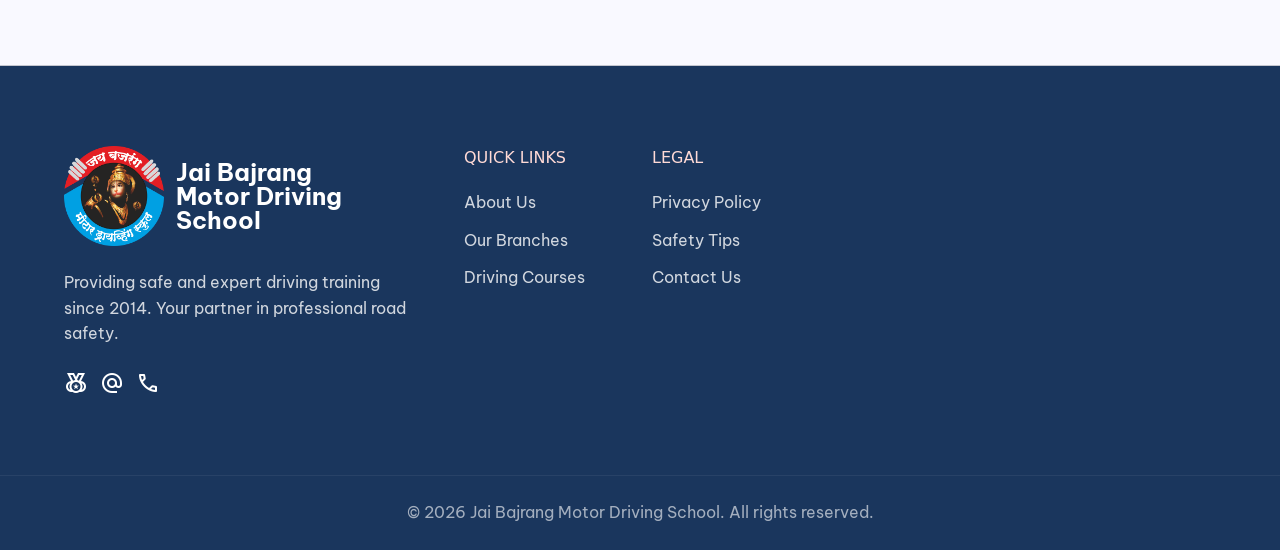
==== commit c53071ee: "third testing third testing" ====
--- a/admissionProcess.html
+++ b/admissionProcess.html
@@ -1,47 +1,21 @@
 <!doctype html>
 <html lang="en">
-  <!-- <head>
-    <meta charset="UTF-8" />
-    <meta name="viewport" content="width=device-width, initial-scale=1.0" />
-    <title>Admission Process</title>
-    <link
-      href="https://fonts.googleapis.com/css2?family=Be+Vietnam+Pro:wght@400;600;700&amp;display=swap"
-      rel="stylesheet"
-    />
-    <link
-      href="https://fonts.googleapis.com/css2?family=Material+Symbols+Outlined:wght,FILL@100..700,0..1&amp;display=swap"
-      rel="stylesheet"
-    />
-    <link rel="stylesheet" href="./src/output.css" />
-  </head> -->
   <head>
     <meta charset="UTF-8" />
     <meta name="viewport" content="width=device-width, initial-scale=1.0" />
-
-    <!-- SEO -->
     <title>Admission Process | Jai Bajrang Motor Driving School</title>
-
     <meta
       name="description"
       content="Learn about the admission process, required documents, batch timings, and driving course structure at Jai Bajrang Motor Driving School in Chhatrapati Sambhajinagar."
     />
-
     <meta
       name="keywords"
       content="Driving School Aurangabad, Driving School Chhatrapati Sambhajinagar, Admission Process, Driving Classes, Jai Bajrang Motor Driving School"
     />
-
     <meta name="author" content="Jai Bajrang Motor Driving School" />
-
-    <!-- Theme Color -->
     <meta name="theme-color" content="#ffffff" />
-
-    <!-- Font Optimization -->
     <link rel="preconnect" href="https://fonts.googleapis.com" />
-
     <link rel="preconnect" href="https://fonts.gstatic.com" crossorigin />
-
-    <!-- Optimized Font Loading -->
     <link
       rel="preload"
       as="style"
@@ -51,25 +25,17 @@
         this.rel = 'stylesheet';
       "
     />
-
-    <!-- Fallback for No JavaScript -->
-    <noscript>
-      <link
+    <noscript
+      ><link
         rel="stylesheet"
         href="https://fonts.googleapis.com/css2?family=Be+Vietnam+Pro:wght@400;600;700&family=Material+Symbols+Outlined:wght,FILL@100..700,0..1&display=swap"
-      />
-    </noscript>
-
-    <!-- Tailwind CSS -->
+    /></noscript>
     <link rel="stylesheet" href="./src/output.css" />
-
-    <!-- Material Symbols Styling -->
     <style>
       html {
         scroll-behavior: smooth;
         scroll-padding-top: 120px;
       }
-
       .material-symbols-outlined {
         font-variation-settings:
           "FILL" 0,
@@ -81,9 +47,17 @@
     </style>
   </head>
   <body class="bg-surface text-on-surface">
-    <!-- Header section Start -->
+    <a
+      href="https://wa.me/message/PB4ZGQDD34LAD1?text=Hello%20I%20want%20to%20enquire%20about%20driving%20class."
+      target="_blank"
+      id="whatsappBtn"
+      class="fixed left-5 bottom-5 z-50 flex items-center justify-center w-16 h-16 rounded-full bg-green-500 shadow-lg hover:scale-110 transition-transform duration-300"
+      ><img
+        src="https://cdn-icons-png.flaticon.com/512/733/733585.png"
+        alt="WhatsApp"
+        class="w-9 h-9"
+    /></a>
     <header class="w-full sticky top-0 z-50 shadow-lg">
-      <!-- Top Tier (High-contrast Vibrant Red) -->
       <div class="bg-secondary text-white py-2.5">
         <div
           class="max-w-container-max mx-auto px-gutter flex justify-between items-center"
@@ -93,16 +67,14 @@
               <span
                 class="material-symbols-outlined text-[20px] text-yellow-400"
                 >schedule</span
-              >
-              <span class="text-sm font-semibold tracking-wide"
-                >Mon - Sat: 08.00 AM - 09.00 PM</span
+              ><span class="text-sm font-semibold tracking-wide"
+                >Mon - Sat: 07.00 AM - 08.00 PM</span
               >
             </div>
             <div class="hidden sm:flex items-center gap-2">
               <span class="material-symbols-outlined text-[20px] text-white/90"
                 >call</span
-              >
-              <span class="text-sm font-semibold tracking-wide"
+              ><span class="text-sm font-semibold tracking-wide"
                 ><a href="tel:0240-2451010" class="hover:text-primary"
                   >0240-2451010</a
                 ></span
@@ -115,23 +87,21 @@
                 class="hover:scale-110 transition-transform duration-200 bg-white/10 p-1 rounded-sm"
                 href="https://wa.me/message/PB4ZGQDD34LAD1"
                 target="_blank"
-              >
-                <img alt="WhatsApp" class="w-8" src="Icons/whatsapp.png" />
-              </a>
-              <a
+                ><img alt="WhatsApp" class="w-8" src="Icons/whatsapp.png" /></a
+              ><a
                 class="hover:scale-110 transition-transform duration-200 bg-white/10 p-1 rounded-sm"
                 href="https://www.instagram.com/_bajrang_motor_driving_school_?igsh=OGQ5ZDc2ODk2ZA=="
                 target="_blank"
-              >
-                <img alt="Instagram" class="w-8" src="Icons/instagram.png" />
-              </a>
-              <a
+                ><img
+                  alt="Instagram"
+                  class="w-8"
+                  src="Icons/instagram.png" /></a
+              ><a
                 class="hover:scale-110 transition-transform duration-200 bg-white/10 p-1 rounded-sm"
                 href="https://www.facebook.com/profile.php?id=100064113516939&mibextid=LQQJ4d"
                 target="_blank"
-              >
-                <img alt="Facebook" class="w-8" src="Icons/facebook.png" />
-              </a>
+                ><img alt="Facebook" class="w-8" src="Icons/facebook.png"
+              /></a>
             </div>
             <div class="h-4 w-[1px] bg-white/30 hidden sm:block"></div>
             <a
@@ -142,7 +112,6 @@
           </div>
         </div>
       </div>
-      <!-- Bottom Tier -->
       <div class="bg-brand-light-blue py-3">
         <div
           class="max-w-container-max mx-auto px-gutter flex justify-between items-center"
@@ -151,41 +120,34 @@
             <a
               class="block transition-transform hover:scale-105 duration-300"
               href="#"
-            >
-              <img
+              ><img
                 alt="Jai Bajrang Logo"
                 class="w-24 object-contain"
                 src="./Icons/Logo.png"
-              />
-            </a>
+            /></a>
           </div>
           <nav class="hidden lg:flex items-center gap-10">
             <a
               class="nav-link font-bold text-primary tracking-tight"
               href="index.html#hero-section"
               >Home</a
-            >
-            <a
+            ><a
               class="nav-link font-bold text-primary tracking-tight"
               href="index.html#about-section"
               >About Us</a
-            >
-            <a
+            ><a
               class="nav-link font-bold text-primary tracking-tight"
               href="index.html#branch-section"
               >Our Branches</a
-            >
-            <a
+            ><a
               class="nav-link font-bold text-primary tracking-tight"
               href="index.html#courses-section"
               >Courses & Services</a
-            >
-            <a
+            ><a
               class="nav-link font-bold text-primary tracking-tight"
               href="index.html#cars-section"
               >Training Cars</a
-            >
-            <a
+            ><a
               class="nav-link font-bold text-primary tracking-tight"
               href="index.html#gallery-section"
             >
@@ -204,9 +166,7 @@
         </div>
       </div>
     </header>
-    <!-- Header section End -->
     <main>
-      <!-- Hero Section Start -->
       <section class="relative h-[400px] flex items-center overflow-hidden">
         <div class="absolute inset-0 z-0">
           <img
@@ -229,13 +189,9 @@
           </p>
         </div>
       </section>
-      <!-- Hero Section End -->
-
-      <!-- document section start -->
       <section class="py-xl bg-surface">
         <div class="max-w-container-max mx-auto px-gutter">
           <div class="grid grid-cols-1 lg:grid-cols-3 gap-lg">
-            <!-- Course Duration -->
             <div
               class="bg-primary text-on-primary p-lg rounded-xl shadow-lg relative overflow-hidden flex flex-col justify-center"
             >
@@ -256,22 +212,21 @@
                 <div
                   class="flex justify-between border-b border-white/20 pb-xs"
                 >
-                  <span class="text-body-md">Simulator</span>
-                  <span class="font-label-bold">5 Days</span>
+                  <span class="text-body-md">Simulator</span
+                  ><span class="font-label-bold">5 Days</span>
                 </div>
                 <div
                   class="flex justify-between border-b border-white/20 pb-xs"
                 >
-                  <span class="text-body-md">Road Practice</span>
-                  <span class="font-label-bold">21 Days</span>
+                  <span class="text-body-md">Road Practice</span
+                  ><span class="font-label-bold">21 Days</span>
                 </div>
                 <div class="flex justify-between">
-                  <span class="text-body-md">Weekly Theory</span>
-                  <span class="font-label-bold">4 Days</span>
+                  <span class="text-body-md">Weekly Theory</span
+                  ><span class="font-label-bold">4 Days</span>
                 </div>
               </div>
             </div>
-            <!-- Document Checklist -->
             <div
               class="bg-white p-lg rounded-xl border border-outline-variant shadow-sm lg:col-span-2"
             >
@@ -332,9 +287,6 @@
           </div>
         </div>
       </section>
-      <!-- document section end -->
-
-      <!-- batches section start -->
       <section class="py-xl bg-surface-container-low">
         <div class="max-w-container-max mx-auto px-gutter">
           <div class="max-w-3xl mx-auto text-center mb-lg">
@@ -401,15 +353,12 @@
             <div
               class="inline-flex items-center gap-xs px-md py-xs bg-error-container text-on-error-container rounded-full text-xs font-label-bold"
             >
-              <span class="material-symbols-outlined text-sm">info</span>
-              Please report 15 minutes before the scheduled batch time.
+              <span class="material-symbols-outlined text-sm">info</span> Please
+              report 15 minutes before the scheduled batch time.
             </div>
           </div>
         </div>
       </section>
-      <!-- batches section end -->
-
-      <!-- Course Steps section start -->
       <section class="py-xl bg-white">
         <div class="max-w-container-max mx-auto px-gutter">
           <div class="text-center mb-xl">
@@ -424,7 +373,6 @@
           <div
             class="grid grid-cols-1 md:grid-cols-2 gap-x-xl gap-y-xl max-w-5xl mx-auto"
           >
-            <!-- Step 1 -->
             <div class="flex gap-md group">
               <div
                 class="flex-shrink-0 w-12 h-12 bg-surface-container text-secondary rounded-full flex items-center justify-center font-h3 text-h3 transition-colors group-hover:bg-secondary group-hover:text-on-secondary"
@@ -442,7 +390,6 @@
                 </p>
               </div>
             </div>
-            <!-- Step 2 -->
             <div class="flex gap-md group">
               <div
                 class="flex-shrink-0 w-12 h-12 bg-surface-container text-secondary rounded-full flex items-center justify-center font-h3 text-h3 transition-colors group-hover:bg-secondary group-hover:text-on-secondary"
@@ -461,7 +408,6 @@
                 </p>
               </div>
             </div>
-            <!-- Step 3 -->
             <div class="flex gap-md group">
               <div
                 class="flex-shrink-0 w-12 h-12 bg-surface-container text-secondary rounded-full flex items-center justify-center font-h3 text-h3 transition-colors group-hover:bg-secondary group-hover:text-on-secondary"
@@ -480,7 +426,6 @@
                 </p>
               </div>
             </div>
-            <!-- Step 4 -->
             <div class="flex gap-md group">
               <div
                 class="flex-shrink-0 w-12 h-12 bg-surface-container text-secondary rounded-full flex items-center justify-center font-h3 text-h3 transition-colors group-hover:bg-secondary group-hover:text-on-secondary"
@@ -500,7 +445,6 @@
                 </p>
               </div>
             </div>
-            <!-- Step 5 -->
             <div class="flex gap-md group">
               <div
                 class="flex-shrink-0 w-12 h-12 bg-surface-container text-secondary rounded-full flex items-center justify-center font-h3 text-h3 transition-colors group-hover:bg-secondary group-hover:text-on-secondary"
@@ -519,7 +463,6 @@
                 </p>
               </div>
             </div>
-            <!-- Step 6 -->
             <div class="flex gap-md group">
               <div
                 class="flex-shrink-0 w-12 h-12 bg-surface-container text-secondary rounded-full flex items-center justify-center font-h3 text-h3 transition-colors group-hover:bg-secondary group-hover:text-on-secondary"
@@ -579,7 +522,6 @@
                 </ul>
               </div>
             </div>
-            <!-- Step 7 -->
             <div class="flex gap-md group">
               <div
                 class="flex-shrink-0 w-12 h-12 bg-surface-container text-secondary rounded-full flex items-center justify-center font-h3 text-h3 transition-colors group-hover:bg-secondary group-hover:text-on-secondary"
@@ -596,7 +538,6 @@
                 </p>
               </div>
             </div>
-            <!-- Step 8 -->
             <div class="flex gap-md group">
               <div
                 class="flex-shrink-0 w-12 h-12 bg-surface-container text-secondary rounded-full flex items-center justify-center font-h3 text-h3 transition-colors group-hover:bg-secondary group-hover:text-on-secondary"
@@ -616,10 +557,116 @@
           </div>
         </div>
       </section>
-      <!-- Course Steps section end -->
+      <section class="py-xl bg-surface">
+        <div class="max-w-container-max mx-auto px-gutter">
+          <div class="text-center mb-xl">
+            <span
+              class="text-secondary font-label-bold text-label-bold tracking-widest uppercase"
+              >Testimonials</span
+            >
+            <h2 class="font-h2 text-h2 text-primary mt-xs">
+              Student Success Stories
+            </h2>
+            <p
+              class="font-body-md text-on-surface-variant max-w-2xl mx-auto mt-sm"
+            >
+              Hear from our confident new drivers who mastered the road with Jai
+              Bajrang.
+            </p>
+          </div>
+          <div class="grid grid-cols-1 md:grid-cols-3 gap-lg">
+            <div
+              class="bg-white rounded-xl overflow-hidden border border-outline-variant shadow-sm hover:shadow-md transition-shadow group"
+            >
+              <div class="relative aspect-video bg-surface-variant">
+                <iframe
+                  class="absolute top-0 left-0 w-full h-full"
+                  src="https://youtube.com/embed/W3RS984WEss?si=sCUgFeRZN-Awq3Y-"
+                  title="YouTube video player"
+                  frameborder="0"
+                  allow="
+                    accelerometer;
+                    autoplay;
+                    clipboard-write;
+                    encrypted-media;
+                    gyroscope;
+                    picture-in-picture;
+                  "
+                  allowfullscreen
+                ></iframe>
+              </div>
+              <div class="p-md">
+                <h4 class="font-h3 text-h3 text-primary mb-xs">Ms. Madhura</h4>
+                <p class="font-body-md text-on-surface-variant">
+                  "The instructors here are incredibly patient. I went from
+                  being terrified of traffic to driving confidently in just 30
+                  days!"
+                </p>
+              </div>
+            </div>
+            <div
+              class="bg-white rounded-xl overflow-hidden border border-outline-variant shadow-sm hover:shadow-md transition-shadow group"
+            >
+              <div class="relative aspect-video bg-surface-variant">
+                <iframe
+                  class="absolute top-0 left-0 w-full h-full"
+                  src="https://youtube.com/embed/FiX7QuJmZYs?si=ONrNh6o7gwhkow5g"
+                  title="YouTube video player"
+                  frameborder="0"
+                  allow="
+                    accelerometer;
+                    autoplay;
+                    clipboard-write;
+                    encrypted-media;
+                    gyroscope;
+                    picture-in-picture;
+                  "
+                  allowfullscreen
+                ></iframe>
+              </div>
+              <div class="p-md">
+                <h4 class="font-h3 text-h3 text-primary mb-xs">
+                  Mr.Yash Totla
+                </h4>
+                <p class="font-body-md text-on-surface-variant">
+                  "The simulator training really helped me understand the
+                  mechanics before hitting the road. Best decision for my
+                  safety."
+                </p>
+              </div>
+            </div>
+            <div
+              class="bg-white rounded-xl overflow-hidden border border-outline-variant shadow-sm hover:shadow-md transition-shadow group"
+            >
+              <div class="relative aspect-video bg-surface-variant">
+                <iframe
+                  class="absolute top-0 left-0 w-full h-full"
+                  src="https://youtube.com/embed/11ORNT66WYk?si=3-pAl5mMieCBj4iZ"
+                  title="YouTube video player"
+                  frameborder="0"
+                  allow="
+                    accelerometer;
+                    autoplay;
+                    clipboard-write;
+                    encrypted-media;
+                    gyroscope;
+                    picture-in-picture;
+                  "
+                  allowfullscreen
+                ></iframe>
+              </div>
+              <div class="p-md">
+                <h4 class="font-h3 text-h3 text-primary mb-xs">Ms.Deepika</h4>
+                <p class="font-body-md text-on-surface-variant">
+                  "Professional, punctual, and very knowledgeable. They made the
+                  licensing process so smooth for me. Highly recommend!"
+                </p>
+              </div>
+            </div>
+          </div>
+        </div>
+      </section>
     </main>
-
-    <!-- Footer section Start -->
     <footer
       class="bg-primary dark:bg-primary-container text-on-primary dark:text-on-primary-container full-width border-t border-outline-variant dark:border-outline"
     >
@@ -641,17 +688,21 @@
             in professional road safety.
           </p>
           <div class="flex gap-sm">
-            <span
-              class="material-symbols-outlined cursor-pointer hover:text-secondary-fixed transition-colors"
-              >social_leaderboard</span
-            >
-            <span
-              class="material-symbols-outlined cursor-pointer hover:text-secondary-fixed transition-colors"
-              >alternate_email</span
-            >
-            <span
-              class="material-symbols-outlined cursor-pointer hover:text-secondary-fixed transition-colors"
-              >call</span
+            <a href="#"
+              ><span
+                class="material-symbols-outlined cursor-pointer hover:text-secondary-fixed transition-colors"
+                >social_leaderboard</span
+              ></a
+            ><a href="mailto:bajrangmds@gmail.com"
+              ><span
+                class="material-symbols-outlined cursor-pointer hover:text-secondary-fixed transition-colors"
+                >alternate_email</span
+              ></a
+            ><a href="tel:+91 8411001010"
+              ><span
+                class="material-symbols-outlined cursor-pointer hover:text-secondary-fixed transition-colors"
+                >call</span
+              ></a
             >
           </div>
         </div>
@@ -659,18 +710,15 @@
           <div class="flex flex-col gap-sm">
             <span class="font-label-bold text-secondary-fixed mb-base uppercase"
               >Quick Links</span
-            >
-            <a
+            ><a
               class="text-body-md text-body-md text-on-primary dark:text-on-primary-container opacity-80 hover:opacity-100 hover:text-secondary-fixed-dim transition-all"
               href="#"
               >About Us</a
-            >
-            <a
+            ><a
               class="text-body-md text-body-md text-on-primary dark:text-on-primary-container opacity-80 hover:opacity-100 hover:text-secondary-fixed-dim transition-all"
               href="#"
               >Our Branches</a
-            >
-            <a
+            ><a
               class="text-body-md text-body-md text-on-primary dark:text-on-primary-container opacity-80 hover:opacity-100 hover:text-secondary-fixed-dim transition-all"
               href="#"
               >Driving Courses</a
@@ -679,18 +727,15 @@
           <div class="flex flex-col gap-sm">
             <span class="font-label-bold text-secondary-fixed mb-base uppercase"
               >Legal</span
-            >
-            <a
+            ><a
               class="text-body-md text-body-md text-on-primary dark:text-on-primary-container opacity-80 hover:opacity-100 hover:text-secondary-fixed-dim transition-all"
               href="#"
               >Privacy Policy</a
-            >
-            <a
+            ><a
               class="text-body-md text-body-md text-on-primary dark:text-on-primary-container opacity-80 hover:opacity-100 hover:text-secondary-fixed-dim transition-all"
               href="#"
               >Safety Tips</a
-            >
-            <a
+            ><a
               class="text-body-md text-body-md text-on-primary dark:text-on-primary-container opacity-80 hover:opacity-100 hover:text-secondary-fixed-dim transition-all"
               href="#contact"
               >Contact Us</a
@@ -698,25 +743,6 @@
           </div>
         </div>
         <div>
-          <!-- <span
-            class="font-label-bold text-secondary-fixed mb-md block uppercase"
-            >Newsletter</span
-          >
-          <p class="text-body-md opacity-80 mb-md">
-            Subscribe for the latest safety tips.
-          </p>
-          <div class="flex">
-            <input
-              class="bg-primary-container border-outline text-white px-md py-sm rounded-l focus:ring-secondary focus:border-secondary w-full"
-              placeholder="Email Address"
-              type="email"
-            />
-            <button
-              class="bg-secondary text-on-secondary px-md rounded-r hover:brightness-110"
-            >
-              <span class="material-symbols-outlined">send</span>
-            </button>
-          </div> -->
           <img
             src="https://res.cloudinary.com/dybeyyiam/image/upload/f_auto,q_auto/v1778311727/card_xxxxcf.jpg"
             alt=""
@@ -730,8 +756,6 @@
         © 2026 Jai Bajrang Motor Driving School. All rights reserved.
       </div>
     </footer>
-    <!-- Footer section End -->
-
     <script src="scripts/script.js"></script>
   </body>
 </html>
